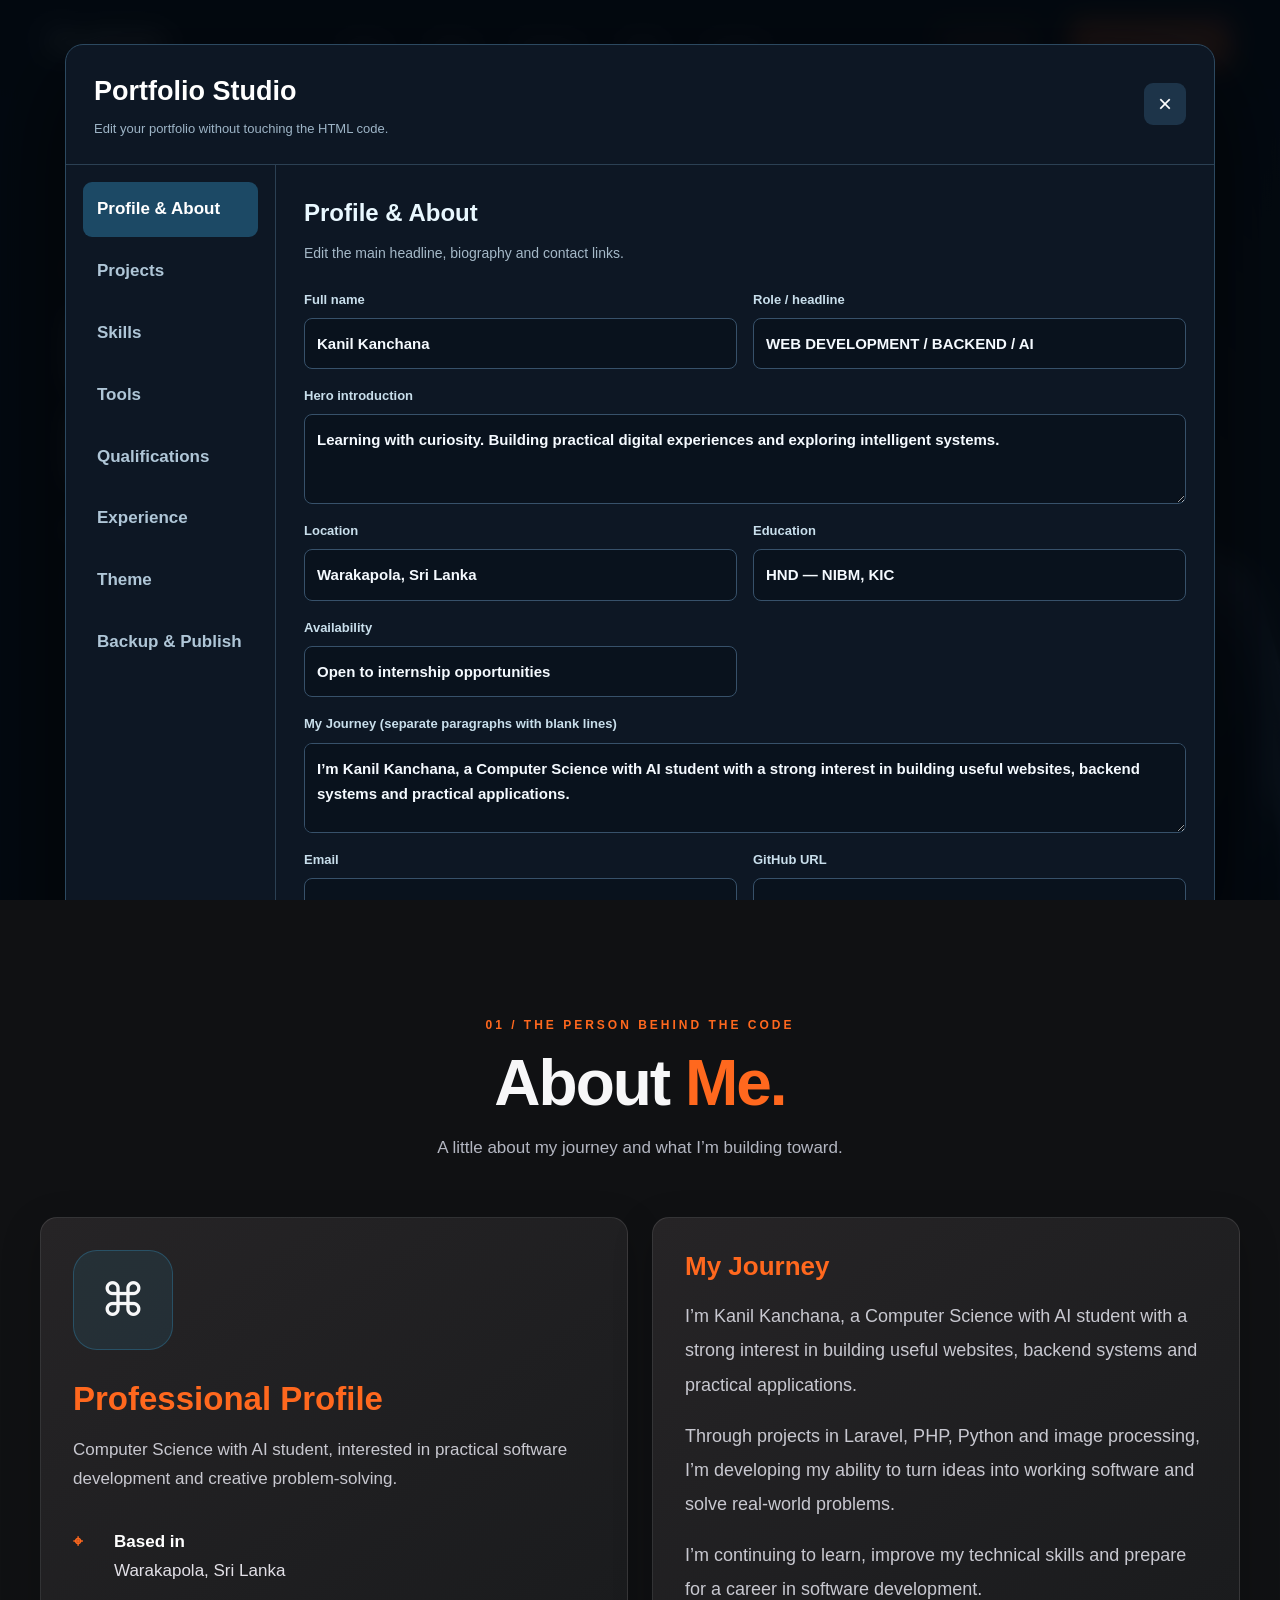
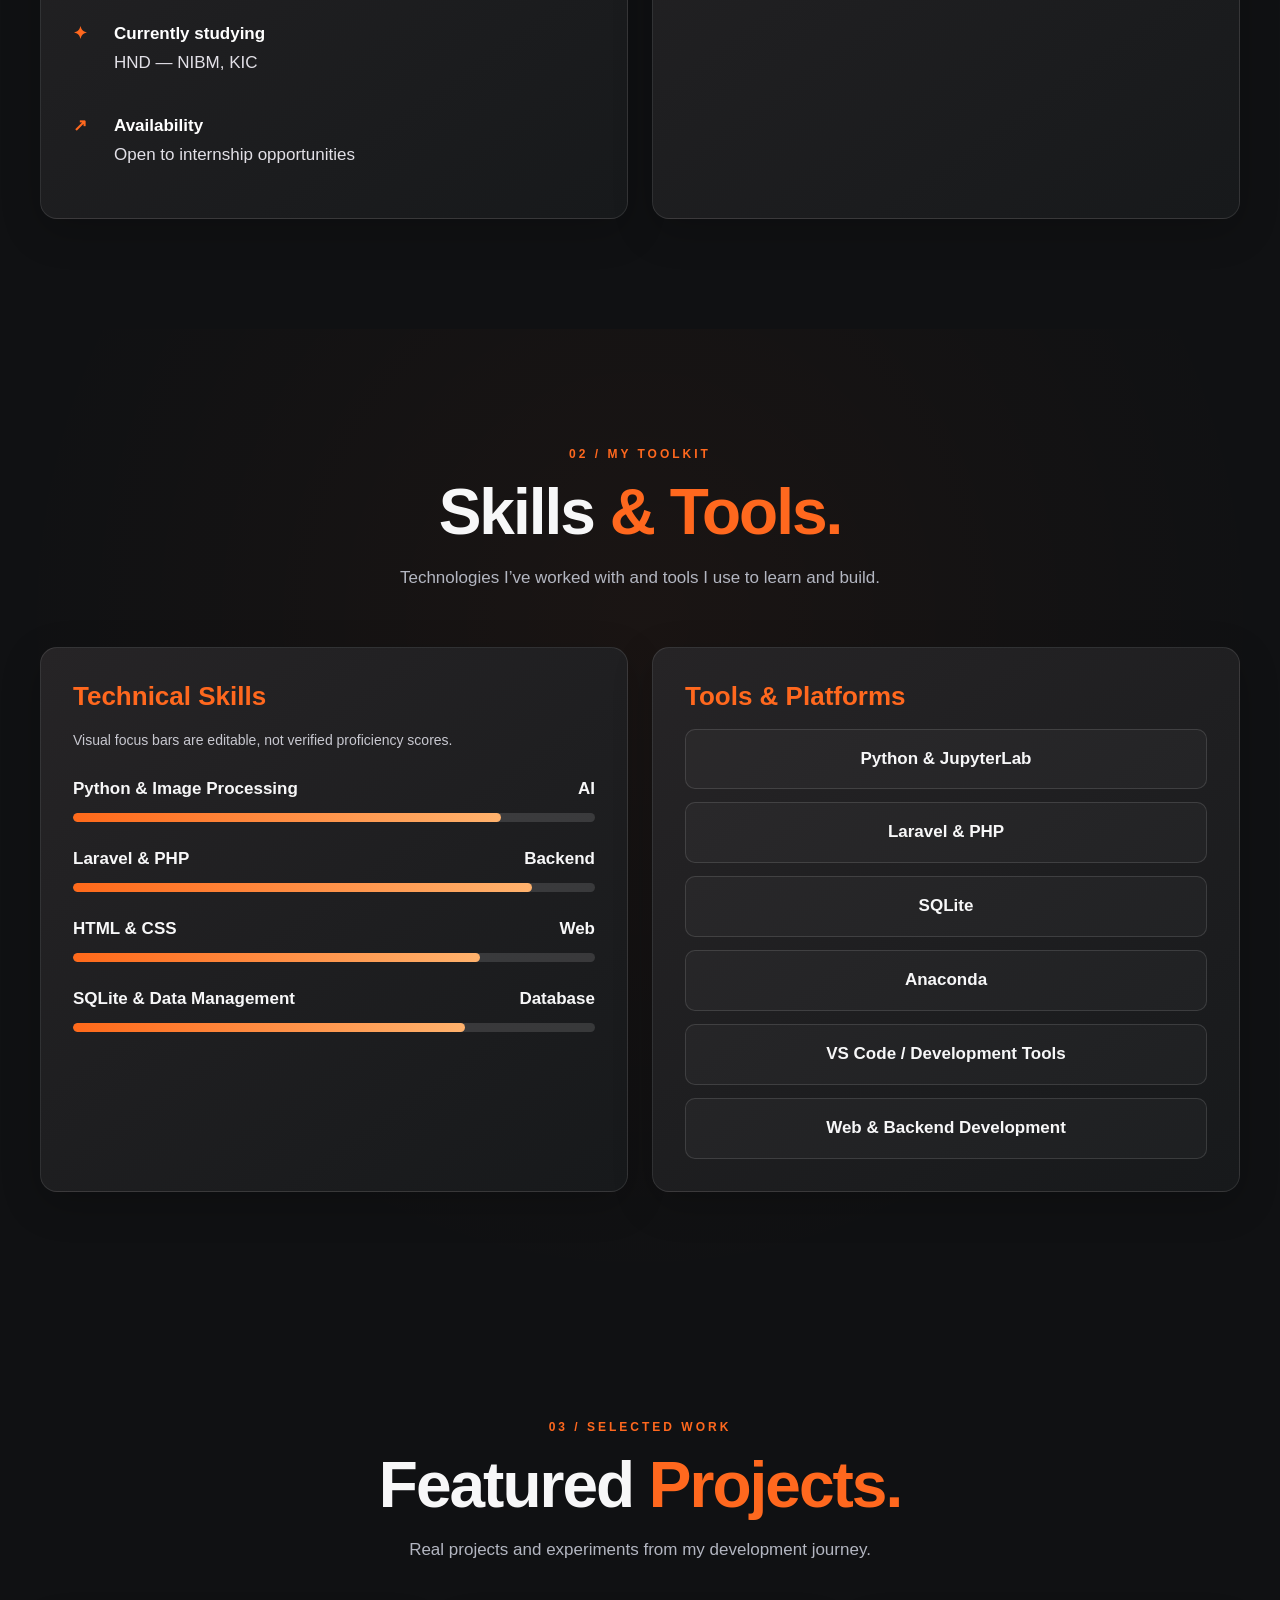
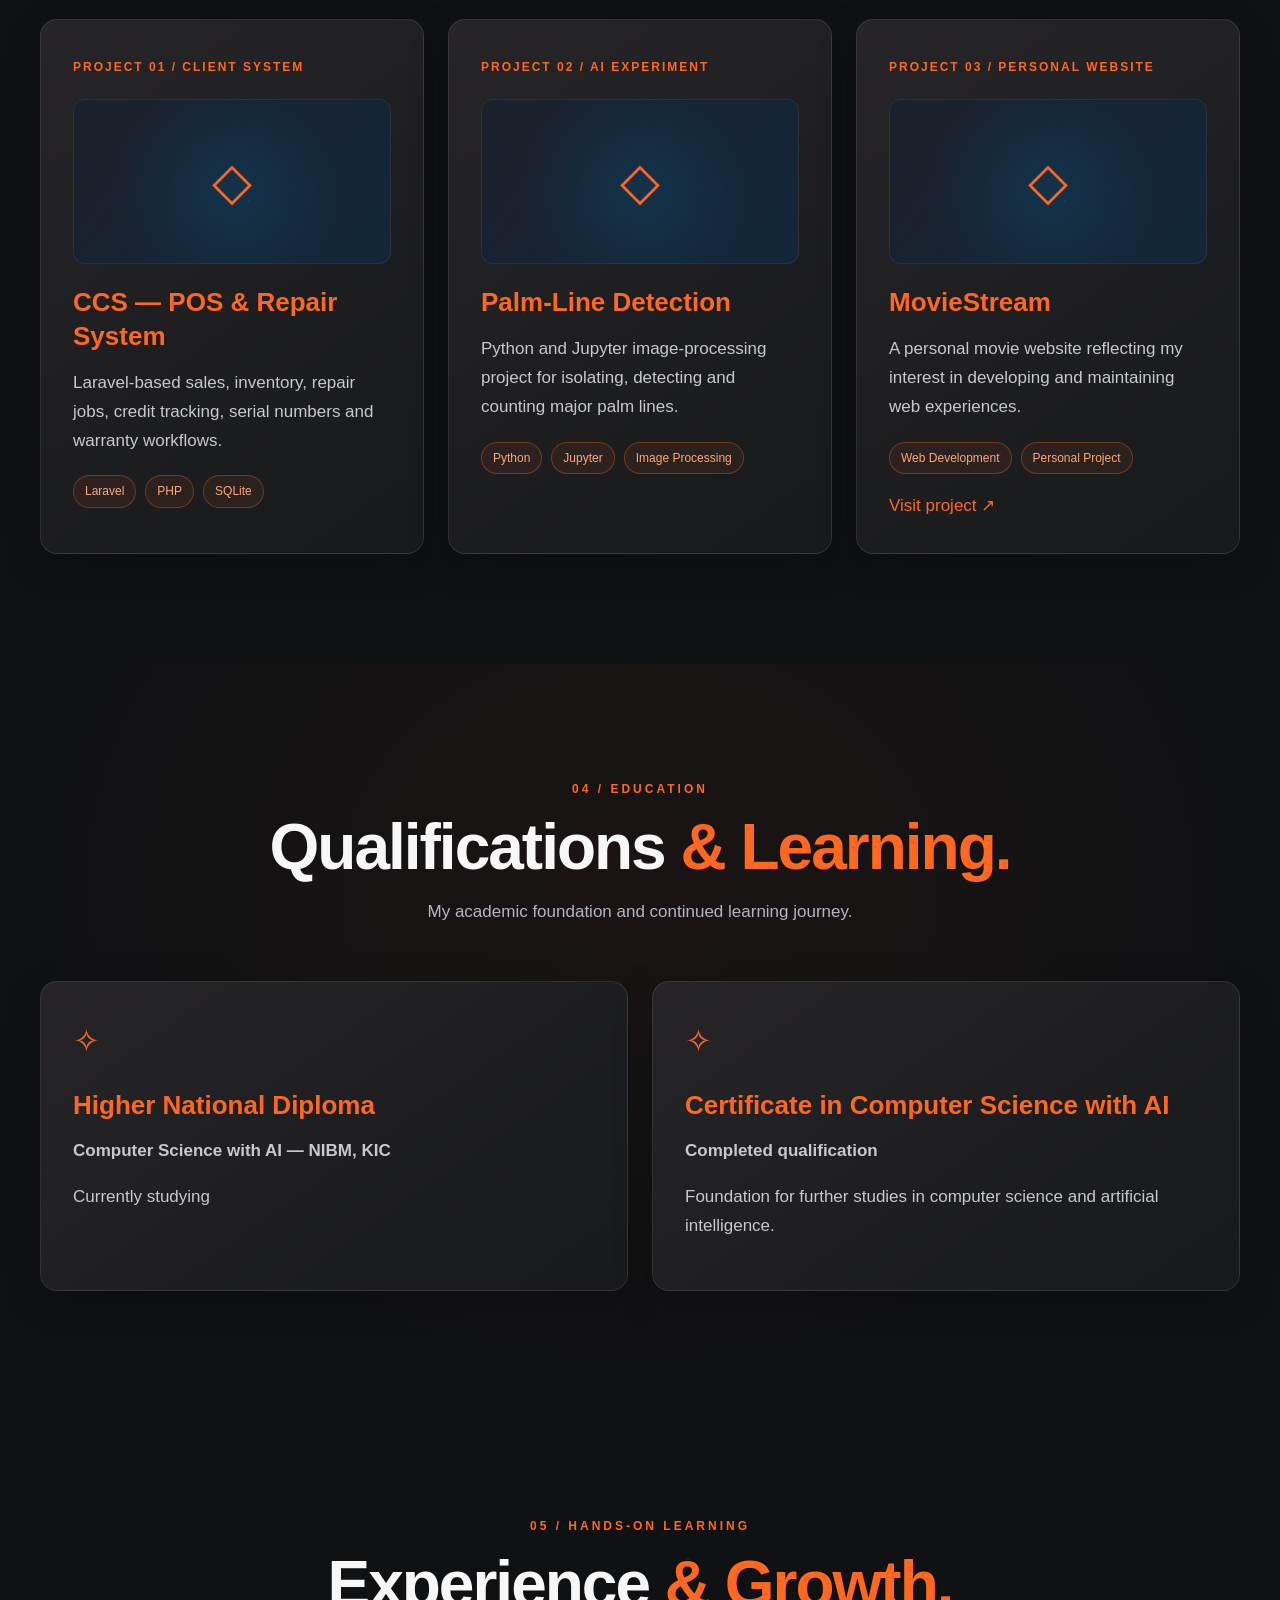
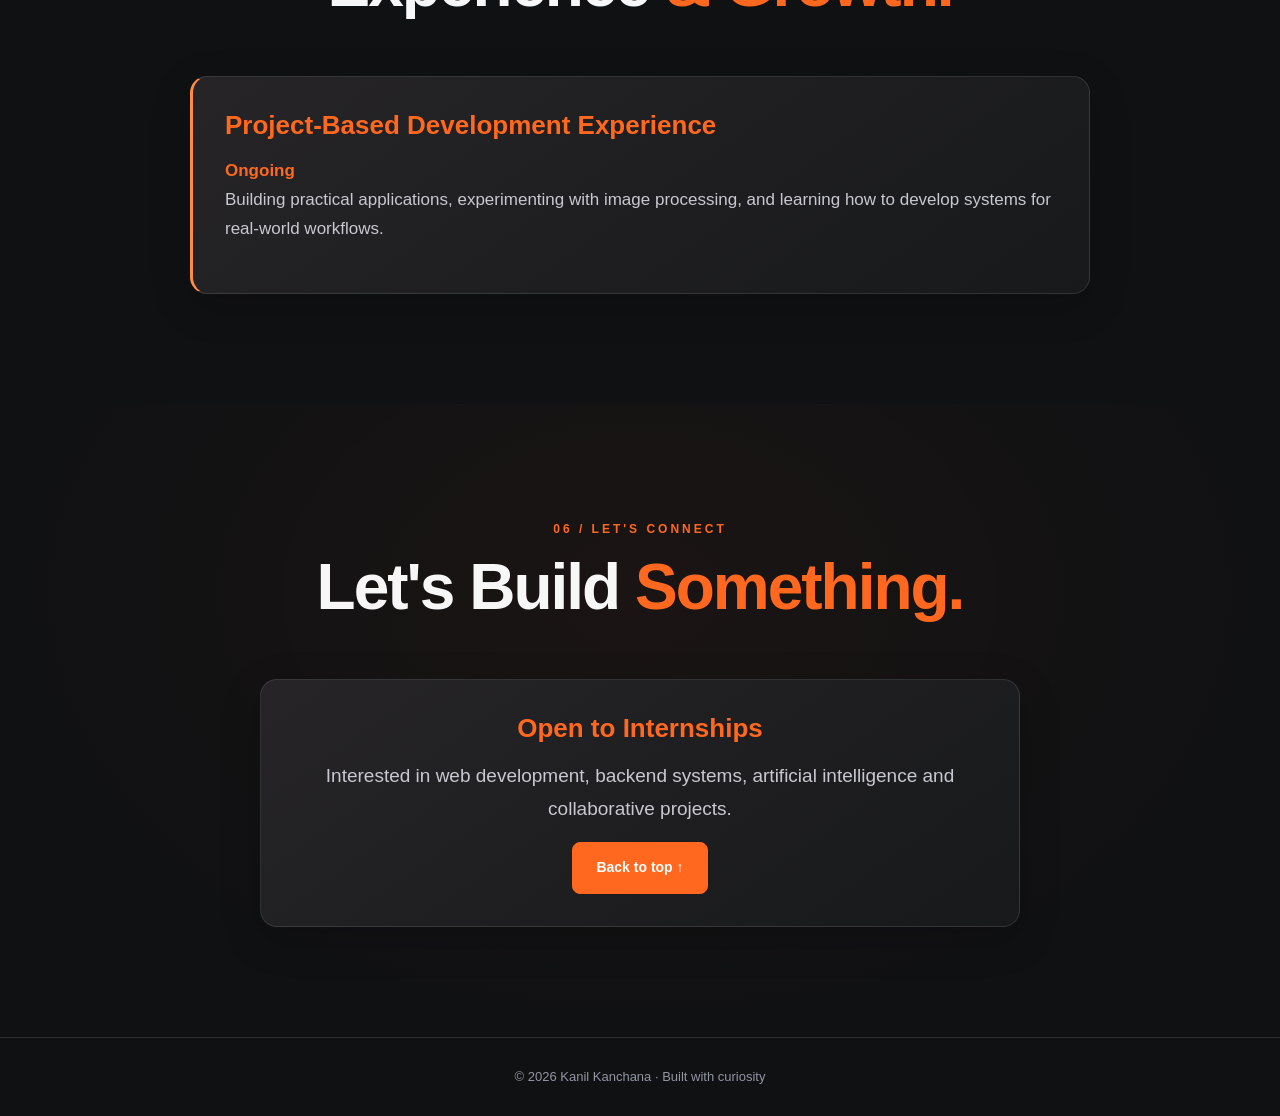
==== admin/index.html @ 3ef683ea "Initial portfolio website" ====
<!DOCTYPE html>

<html lang="en"><head><base href="../"/><meta charset="utf-8"/><meta content="width=device-width,initial-scale=1" name="viewport"/>
<title>Kanil Kanchana | Developer &amp; AI Student</title>
<meta content="Kanil Kanchana — software development, backend systems and AI portfolio." name="description"/>
<style>
:root{--bg:#080b10;--panel:#17191e;--line:#ffffff20;--text:#f3f8ff;--muted:#b3b6c1;--accent:#38bdf8;--coral:#2563eb;--cyan:#67d8ed}
*{box-sizing:border-box}html{scroll-behavior:smooth}body{margin:0;background:var(--bg);color:var(--text);font:17px/1.7 Inter,Segoe UI,Arial,sans-serif;overflow-x:hidden}
a{color:inherit;text-decoration:none}button{font:inherit}::selection{background:#0ea5e9;color:#141014}
.container{width:min(1200px,calc(100% - 44px));margin:auto}
nav{position:fixed;z-index:10;top:0;left:0;right:0;background:#0b0d12c9;backdrop-filter:blur(20px);border-bottom:1px solid var(--line)}
.nav-inner{display:flex;align-items:center;justify-content:space-between;gap:20px;min-height:76px}.logo{font-weight:900;font-size:27px;letter-spacing:-2px}.logo span{color:var(--accent)}.links{display:flex;gap:28px;font-size:14px;font-weight:650}.links a:hover{color:var(--accent)}
.btn{display:inline-flex;align-items:center;justify-content:center;gap:10px;padding:13px 23px;border:1px solid #38bdf860;border-radius:8px;background:linear-gradient(120deg,#38bdf8,#2563eb);color:#071522;font-weight:800;font-size:14px;transition:transform .2s,box-shadow .2s}.btn:hover{transform:translateY(-3px);box-shadow:0 12px 34px #0284c74b}.btn.secondary{color:white;background:#ffffff10}
.hero{position:relative;min-height:100svh;display:flex;align-items:center;justify-content:center;isolation:isolate;overflow:hidden;padding:130px 20px 90px;text-align:center}
.hero video{position:absolute;inset:0;width:100%;height:100%;object-fit:cover;z-index:-3}.hero:before{content:"";position:absolute;inset:0;background:linear-gradient(90deg,#070910bd,#07091055,#070910c0),linear-gradient(0deg,#080b10 0%,transparent 48%);z-index:-2}
.hero:after{content:"";position:absolute;inset:0;z-index:-1;background:radial-gradient(ellipse at 50% 52%,#0ea5e91e,transparent 58%)}
.kicker,.eyebrow{color:var(--accent);text-transform:uppercase;font-size:12px;font-weight:800;letter-spacing:3px}.hero h1{font-size:clamp(72px,12vw,170px);line-height:.87;letter-spacing:-.09em;margin:24px 0}.hero h1 em{font-style:normal;background:linear-gradient(120deg,#7dd3fc,#2563eb);background-clip:text;color:transparent}.hero .subtitle{font-size:clamp(17px,2vw,23px);letter-spacing:3px;font-weight:650}.hero p.lead{color:#c9c6ce;max-width:640px;margin:20px auto 30px;font-size:18px}.actions{display:flex;gap:14px;justify-content:center;flex-wrap:wrap}
.video-note{position:absolute;bottom:22px;left:50%;transform:translateX(-50%);font-size:11px;letter-spacing:2px;color:#b9b5c0}
.section{padding:110px 0;position:relative}.section:nth-of-type(even){background:radial-gradient(ellipse at 50% 40%,#123f6d1c,transparent 75%)}
.heading{text-align:center;margin-bottom:54px}.heading h2{font-size:clamp(40px,5vw,66px);line-height:1.15;margin:8px 0 14px;letter-spacing:-2px}.heading h2 em{font-style:normal;color:var(--accent)}.heading p{color:var(--muted);max-width:650px;margin:0 auto}
.grid{display:grid;gap:24px}.two{grid-template-columns:repeat(2,minmax(0,1fr))}.three{grid-template-columns:repeat(3,minmax(0,1fr))}
.card{border:1px solid var(--line);border-radius:17px;background:linear-gradient(155deg,#1b2530f2,#15191de8);padding:32px;box-shadow:0 12px 40px #0003;transition:transform .25s,border-color .25s}.card:hover{transform:translateY(-5px);border-color:#38bdf870}.card h3{font-size:26px;line-height:1.3;margin:0 0 15px;color:#7dd3fc}.card p{color:#c8c8d0;margin:0 0 17px}.small{font-size:14px;color:#a9a8b3}
.profile-card{display:flex;flex-direction:column;justify-content:center;align-items:flex-start;min-height:380px}.profile-icon{width:100px;height:100px;display:grid;place-items:center;background:#38bdf815;border:1px solid #38bdf83d;border-radius:24px;font-size:46px;margin-bottom:28px}.profile-card h3{font-size:33px}.fact{display:flex;align-items:flex-start;gap:14px;margin:17px 0;color:#e2e0e7}.fact b{color:var(--accent);min-width:27px}.fact strong{color:#fff}.about-copy p{font-size:18px;line-height:1.9}
.skill{margin:23px 0}.skill-top{display:flex;justify-content:space-between;gap:10px;margin-bottom:9px;font-weight:700}.track{height:9px;border-radius:20px;background:#ffffff21;overflow:hidden}.fill{height:100%;border-radius:20px;background:linear-gradient(90deg,#38bdf8,#2563eb)}.tools{display:grid;gap:13px}.tool{padding:15px;border-radius:10px;background:#ffffff07;border:1px solid var(--line);text-align:center;font-weight:700}
.project-card .number{font-size:12px;letter-spacing:2px;color:var(--accent);font-weight:800}.project-art{height:165px;border-radius:12px;margin:18px 0 22px;background:radial-gradient(circle at 50% 55%,#0284c72a,transparent 65%),linear-gradient(130deg,#1b202b,#12263a);display:grid;place-items:center;font-size:52px;color:var(--accent);border:1px solid #ffffff10}.tags{display:flex;gap:9px;flex-wrap:wrap;margin-top:20px}.tags span{font-size:12px;border:1px solid #38bdf84d;background:#38bdf80c;color:#93c5fd;padding:5px 11px;border-radius:30px}
.cert-icon{font-size:32px;color:var(--accent);margin-bottom:20px}.cert-card h3{font-size:20px;color:white}.issuer{color:var(--accent);font-weight:700}.cert-card{min-height:245px}
.timeline{max-width:900px;margin:auto}.timeline .card{border-left:3px solid var(--cyan)}.date{color:var(--cyan);font-weight:750}.contact{text-align:center}.contact .card{max-width:760px;margin:auto}.contact p{font-size:19px}.footer{border-top:1px solid var(--line);padding:28px 0;text-align:center;color:#9296a3;font-size:13px}
@media(max-width:850px){.two,.three{grid-template-columns:1fr}.links{gap:12px;flex-wrap:wrap;justify-content:flex-end}.nav-inner{min-height:68px}.section{padding:78px 0}.profile-card{min-height:auto}.hero h1{font-size:clamp(60px,13vw,110px)}}
@media(max-width:560px){.container{width:min(100% - 28px,1200px)}.links{font-size:11px;gap:9px}.logo{font-size:22px}.hero{padding-top:110px}.hero h1{font-size:clamp(53px,14vw,82px)}.card{padding:23px}.heading h2{font-size:39px}.hero .subtitle{letter-spacing:1px}}
@media(prefers-reduced-motion:reduce){*,*:before,*:after{scroll-behavior:auto!important;transition:none!important}}

/* Cinematic split hero — full face remains visible */
.hero{justify-content:initial;text-align:left;padding:115px max(24px,6vw) 65px;min-height:100svh;background:radial-gradient(circle at 77% 36%,#263847 0%,#18191d 45%,#0b0c0f 100%)}
.hero:before{background:linear-gradient(90deg,#101115 0%,#101115d9 38%,#10111500 76%),linear-gradient(0deg,#0a0c10 0%,transparent 24%)}
.hero:after{background:none}
.hero-layout{position:relative;width:min(1450px,100%);margin:auto;display:grid;grid-template-columns:48% 52%;align-items:center;min-height:calc(100svh - 180px)}
.hero-copy{position:relative;z-index:2}.hero .kicker{color:#38bdf8;letter-spacing:1.6px;font-size:15px}
.hero h1{font-size:clamp(70px,8.7vw,140px);letter-spacing:-.075em;line-height:.96;margin:22px 0 23px}.hero h1 em{background:none;color:#fff}.hero .subtitle{font-size:clamp(14px,1.35vw,19px);letter-spacing:.4px;color:#eee}.hero p.lead{margin:20px 0 28px;max-width:560px;color:#bfc1c7}.hero .actions{justify-content:flex-start}
.hero-portrait{position:absolute;right:-3vw;top:0;bottom:0;width:59%;display:flex;align-items:flex-end;justify-content:center;pointer-events:none;overflow:visible}
.hero-portrait img{display:block;width:100%;height:100%;object-fit:contain;object-position:center bottom;filter:drop-shadow(0 15px 48px #0008)}
.hero-portrait .photo-placeholder{width:80%;height:75%;border:1px dashed #ffffff3d;border-radius:24px;display:flex;align-items:center;justify-content:center;text-align:center;color:#c6c5cc;padding:25px;background:#ffffff08;font-size:17px}
.hero .video-note{left:6vw;transform:none}
@media(max-width:850px){.hero{padding:100px 22px 45px}.hero-layout{display:flex;flex-direction:column;justify-content:flex-start;min-height:calc(100svh - 145px);gap:15px}.hero-copy{align-self:stretch;order:2}.hero-portrait{position:relative;right:auto;top:auto;bottom:auto;width:100%;height:min(48svh,450px);order:1;flex-shrink:0}.hero-portrait img{object-fit:contain;object-position:center center}.hero h1{font-size:clamp(55px,12vw,94px);margin:8px 0 14px}.hero p.lead{margin:12px 0 18px}.hero .video-note{display:none}}
@media(max-width:520px){.hero{padding:85px 20px 40px}.hero-portrait{height:39svh;min-height:240px}.hero h1{font-size:clamp(52px,13vw,75px)}.hero .kicker{font-size:12px}.hero .subtitle{font-size:12px}.hero p.lead{font-size:15px}}

.admin-open{border:1px solid #38bdf86b;background:#0b2439;color:#d9f4ff;padding:9px 13px;border-radius:9px;cursor:pointer;font-size:12px;font-weight:700}
.admin-open:hover{background:#153a56}
#admin-overlay[hidden]{display:none!important}#admin-overlay{position:fixed;inset:0;z-index:9999;background:#030911e8;backdrop-filter:blur(12px);overflow:auto;padding:24px}
.admin-shell{width:min(1150px,100%);margin:20px auto;background:#0d1724;border:1px solid #2c4960;border-radius:18px;box-shadow:0 30px 100px #000b;color:#edf7ff;overflow:hidden}
.admin-head{display:flex;justify-content:space-between;gap:14px;align-items:center;padding:24px 28px;border-bottom:1px solid #2b4053}.admin-head h2{font-size:27px;margin:0;color:#fff}.admin-head p{margin:3px 0 0;color:#9db4c6;font-size:13px}.admin-close{border:0;background:#1d3449;color:white;font-size:24px;width:42px;height:42px;border-radius:9px;cursor:pointer}
.admin-layout{display:grid;grid-template-columns:210px minmax(0,1fr);min-height:570px}.admin-tabs{padding:17px;border-right:1px solid #2b4053;display:flex;flex-direction:column;gap:7px}.admin-tabs button{border:0;text-align:left;border-radius:9px;padding:13px 14px;background:transparent;color:#afc6d7;cursor:pointer;font-weight:700}.admin-tabs button.active{background:#1c4965;color:#fff}
.admin-content{padding:28px;min-width:0}.admin-content h3{font-size:24px;margin:0 0 8px;color:#e9f8ff}.admin-help{color:#a5b9c8;font-size:14px;margin:0 0 23px}.admin-fields{display:grid;grid-template-columns:repeat(2,minmax(0,1fr));gap:16px}.admin-field{display:flex;flex-direction:column;gap:7px;color:#c8deeb;font-size:13px;font-weight:700}.admin-field.full{grid-column:1/-1}.admin-field input,.admin-field textarea,.admin-field select{background:#09121d;border:1px solid #37516a;color:#f5faff;border-radius:8px;padding:12px;font:inherit;font-size:15px;width:100%}.admin-field textarea{min-height:90px;resize:vertical}.admin-actions{display:flex;gap:10px;flex-wrap:wrap;margin-top:22px}.admin-btn{background:#0878b7;color:#fff;border:0;border-radius:8px;padding:11px 17px;cursor:pointer;font-weight:750}.admin-btn.alt{background:#20364a}.admin-btn.danger{background:#803143}.admin-item{border:1px solid #2c4960;border-radius:12px;padding:16px;margin:12px 0;background:#102030}.admin-item-head{display:flex;justify-content:space-between;gap:12px;align-items:center;margin-bottom:12px}.admin-item-head strong{color:#fff}.admin-item-head button{background:#6c2738;color:white;border:0;border-radius:6px;padding:7px 11px;cursor:pointer}.admin-note{font-size:13px;color:#b1c4d1;line-height:1.7;margin-top:20px}.admin-status{color:#7de5d5;font-size:14px;margin-top:14px;min-height:20px}
@media(max-width:750px){.admin-layout{grid-template-columns:1fr}.admin-tabs{border-right:0;border-bottom:1px solid #2b4053;flex-direction:row;overflow:auto}.admin-tabs button{white-space:nowrap}.admin-content{padding:18px}.admin-fields{grid-template-columns:1fr}.admin-field.full{grid-column:auto}.admin-head{padding:18px}.admin-open{font-size:11px;padding:7px}}
.project-art img{width:100%;height:100%;object-fit:cover;border-radius:12px}.hero-portrait img{object-fit:contain!important;object-position:center bottom!important}

/* VERSION 3 — reference-inspired cinematic portrait hero */
:root{--accent:#ff681e;--coral:#f85d14;--cyan:#ff8a45}
body{background:#101113;color:#f7f7f8}
nav{background:linear-gradient(180deg,#141414eb,#1414148c);border-bottom:0;backdrop-filter:blur(10px)}
.nav-inner{width:min(1490px,calc(100% - 100px));min-height:89px;gap:32px}
.logo{font-size:31px;letter-spacing:-1.3px;font-weight:900;color:white}
.logo span{color:var(--accent)}
.links{margin:auto;gap:45px;align-items:center;flex-wrap:nowrap}
.links a{font-size:15px;color:#f2f2f2;font-weight:700;position:relative;padding:31px 0 25px;white-space:nowrap}
.links a:first-child:after{content:"";height:3px;background:var(--accent);position:absolute;left:0;right:0;bottom:15px}
.links a:hover{color:var(--accent)}
.nav-cta{padding:12px 22px;font-size:15px;border-radius:9px;background:var(--accent);color:white;font-weight:800;white-space:nowrap;box-shadow:0 12px 35px #0003}
.nav-cta:hover{background:#f87832;transform:translateY(-2px)}
.hero{min-height:780px;min-height:100svh;background:radial-gradient(ellipse at 67% 75%,#343539 0%,#202022 36%,#161619 68%,#141416 100%);padding:95px 0 0;overflow:hidden;display:block;text-align:left}
.hero video{display:none}
.hero:before{background:linear-gradient(90deg,#151518b0 0%,#15151824 58%,#12121508 100%);z-index:-1}
.hero:after{display:none}
.hero-layout{width:min(1500px,calc(100% - 120px));min-height:calc(100svh - 95px);height:auto;display:grid;grid-template-columns:53% 47%;align-items:center;position:relative;margin:auto}
.hero-copy{position:relative;z-index:3;padding:0 0 45px 5px;max-width:800px}
.hero .kicker{font-size:15px;letter-spacing:.4px;color:var(--accent);font-weight:900;margin-bottom:22px}
.hero h1{font-size:clamp(76px,8vw,132px);line-height:.94;letter-spacing:-.045em;margin:22px 0 23px;font-weight:900;text-transform:none;overflow:visible}
.hero h1 em{color:#fff;background:none;font-style:normal}
.hero .subtitle{color:#f3f3f4;font-size:clamp(15px,1.2vw,20px);font-weight:900;letter-spacing:-.25px;max-width:690px;line-height:1.4}
.hero p.lead{font-size:17px;max-width:540px;color:#b4b7bd;margin:17px 0 23px;line-height:1.65}
.hero .actions{gap:14px;justify-content:flex-start;margin:22px 0}
.hero .btn{background:var(--accent);border-color:var(--accent);color:white}
.hero .btn.secondary{background:#ffffff0a;color:white;border-color:#ffffff3a}
.hero-socials{display:flex;gap:17px;align-items:center;margin-top:28px}
.hero-socials a{width:53px;height:53px;border-radius:50%;display:inline-flex;align-items:center;justify-content:center;background:#ffffff0b;border:1px solid #ffffff0a;color:white;transition:background .2s,transform .2s}
.hero-socials a:hover{background:var(--accent);transform:translateY(-3px)}
.hero-socials a svg{width:21px;height:21px;fill:currentColor}
.hero-socials a[hidden]{display:none}
.hero-portrait{position:absolute;z-index:2;right:-5.5%;top:0;bottom:0;width:64%;height:100%;display:flex;align-items:flex-end;justify-content:flex-end;pointer-events:none;overflow:visible}
.hero-portrait img,.hero-portrait img[style]{display:block;width:auto;max-width:none;height:min(90svh,950px);min-height:680px;object-fit:contain!important;object-position:center bottom!important;filter:drop-shadow(-26px 12px 38px #0004);transform:translateY(0)}
.hero .video-note{display:none}
.section:nth-of-type(even){background:radial-gradient(ellipse at 50% 30%,#ff681e0b,transparent 70%)}
.heading h2 em,.card h3,.issuer,.eyebrow,.project-card .number,.date{color:var(--accent)}
.card{background:linear-gradient(145deg,#262426,#17191b);border-color:#ffffff1a}
.card:hover{border-color:#ff681e75}
.btn{background:var(--accent);border-color:var(--accent);color:#fff}
.tags span{color:#ffa876;border-color:#ff681e58;background:#ff681e12}
.fill{background:linear-gradient(90deg,#ff691a,#ffb26d)}
.admin-open{background:#332217;color:#ffb784;border-color:#ff681e60}
@media(max-width:1100px){.nav-inner{width:calc(100% - 45px)}.links{gap:22px}.hero-layout{width:calc(100% - 75px)}.hero h1{font-size:clamp(68px,8.4vw,110px)}.hero-portrait{right:-6%;width:61%}.hero-portrait img{height:82svh;min-height:560px}}
@media(max-width:800px){.nav-inner{min-height:76px}.nav-cta{padding:9px 12px;font-size:12px}.links{gap:12px}.links a{font-size:12px}.hero{padding:88px 0 0;min-height:0}.hero-layout{width:calc(100% - 40px);display:flex;flex-direction:column;min-height:0;align-items:stretch}.hero-copy{order:1;padding:28px 0 0;z-index:3}.hero-portrait{order:2;position:relative;top:auto;right:auto;bottom:auto;width:100%;height:55svh;min-height:410px;max-height:600px;justify-content:center;align-items:flex-end;margin-top:-30px}.hero-portrait img,.hero-portrait img[style]{height:100%;min-height:0;max-width:100%;width:auto;transform:none}.hero h1{font-size:clamp(66px,10.5vw,100px)}.hero p.lead{margin:14px 0}.hero-socials{margin-top:19px}.hero .actions{margin:19px 0}}
@media(max-width:560px){.nav-inner{width:calc(100% - 28px);gap:10px;min-height:65px}.logo{font-size:22px}.links{gap:9px;overflow:auto}.links a{font-size:11px;padding:18px 0}.links a:first-child:after{bottom:5px}.links a:nth-child(4){display:none}.nav-cta{font-size:10px;padding:8px 9px}.hero{padding-top:69px}.hero-layout{width:calc(100% - 36px)}.hero-copy{padding-top:26px}.hero .kicker{font-size:12px}.hero h1{font-size:clamp(52px,13vw,75px);letter-spacing:-.055em}.hero .subtitle{font-size:13px}.hero p.lead{font-size:15px}.hero-socials a{width:45px;height:45px}.hero-portrait{height:47svh;min-height:300px;margin-top:-8px}}

#edit-open,#admin-overlay{display:revert!important}#admin-overlay[hidden]{display:none!important}
</style></head><body>
<nav><div class="container nav-inner"><a class="logo" href="#home">Portfolio<span>.</span></a><div class="links"><a href="#home">Home</a><a href="#about">About</a><a href="#projects">Projects</a><a href="#skills">Skills</a><a href="#contact">Contact</a></div><button class="admin-open" id="edit-open">⚙ Customize</button><a class="nav-cta" href="#contact">Let's Connect ↗</a></div></nav>
<header class="hero" id="home"><video aria-hidden="true" autoplay="" loop="" muted="" playsinline="" preload="metadata"><source src="assets/videos/portfolio-background.mp4" type="video/mp4"/></video><div class="hero-layout"><div class="hero-copy"><div class="kicker">HELLO, MY NAME IS</div><h1>Kanil<br/><em>Kanchana</em></h1><div class="subtitle">COMPUTER SCIENCE WITH AI STUDENT</div><p class="lead">Web development  /  Backend systems  /  Artificial intelligence</p><div aria-label="Social profiles" class="hero-socials">
<a aria-label="LinkedIn" data-social="linkedin" href="#contact"><svg viewbox="0 0 24 24"><path d="M20.45 2H3.55A1.55 1.55 0 0 0 2 3.55v16.9A1.55 1.55 0 0 0 3.55 22h16.9A1.55 1.55 0 0 0 22 20.45V3.55A1.55 1.55 0 0 0 20.45 2ZM8 19H5V9h3v10ZM6.5 7.7a1.7 1.7 0 1 1 0-3.4 1.7 1.7 0 0 1 0 3.4ZM19 19h-3v-5.1c0-1.3-.5-2.1-1.6-2.1-1.2 0-1.8.8-1.8 2.1V19h-3V9h3v1.4c.6-1 1.7-1.7 3-1.7 2.2 0 3.4 1.4 3.4 4.2V19Z"></path></svg></a>
<a aria-label="GitHub" data-social="github" href="#contact"><svg viewbox="0 0 24 24"><path d="M12 .8a11.2 11.2 0 0 0-3.54 21.83c.56.1.77-.24.77-.55v-2.12c-3.12.68-3.78-1.33-3.78-1.33-.5-1.27-1.23-1.61-1.23-1.61-1.02-.7.08-.68.08-.68 1.13.08 1.73 1.17 1.73 1.17 1.01 1.73 2.65 1.23 3.3.94.1-.73.4-1.23.71-1.51-2.49-.28-5.1-1.25-5.1-5.55 0-1.23.44-2.23 1.16-3.02-.11-.29-.5-1.43.11-2.98 0 0 .95-.3 3.08 1.15A10.7 10.7 0 0 1 12 5.21c.95 0 1.9.13 2.79.38 2.13-1.45 3.07-1.15 3.07-1.15.62 1.55.23 2.69.12 2.98.73.79 1.15 1.8 1.15 3.02 0 4.31-2.61 5.26-5.11 5.54.4.35.76 1.04.76 2.1v2.99c0 .31.2.66.78.55A11.2 11.2 0 0 0 12 .8Z"></path></svg></a>
<a aria-label="Facebook" data-social="facebook" href="#contact"><svg viewbox="0 0 24 24"><path d="M24 12a12 12 0 1 0-13.88 11.86v-8.39H7.08V12h3.04V9.35c0-3.01 1.8-4.68 4.54-4.68 1.31 0 2.68.23 2.68.23v2.95h-1.51c-1.49 0-1.95.93-1.95 1.88V12h3.32l-.53 3.47h-2.79v8.39A12 12 0 0 0 24 12Z"></path></svg></a>
<a aria-label="Website" data-social="website" href="#contact"><svg viewbox="0 0 24 24"><path d="M12 2a10 10 0 1 0 0 20 10 10 0 0 0 0-20ZM4.5 12c0-.8.13-1.55.37-2.25h3.7A17 17 0 0 0 8.4 12c0 .77.06 1.52.17 2.25h-3.7A7.5 7.5 0 0 1 4.5 12ZM12 4.5c.67.8 1.2 1.85 1.58 3H10.4c.38-1.15.93-2.2 1.6-3ZM9.92 10h4.16c.12.64.18 1.3.18 2s-.06 1.36-.18 2H9.92c-.12-.64-.18-1.3-.18-2s.06-1.36.18-2ZM12 19.5c-.67-.8-1.22-1.85-1.6-3h3.18c-.38 1.15-.91 2.2-1.58 3ZM16.57 14.25c.12-.73.18-1.48.18-2.25 0-.77-.06-1.52-.18-2.25h2.56a7.6 7.6 0 0 1 0 4.5h-2.56Z"></path></svg></a>
</div></div><div class="hero-portrait"><img alt="Kanil Kanchana portrait" onerror="this.style.display='none';this.nextElementSibling.style.display='flex'" src="assets/images/profile/kanil-profile.png"/><div class="photo-placeholder" style="display:none">Add your portrait as<br/>assets/images/profile/kanil-profile.png<br/><small>(transparent PNG recommended)</small></div></div></div><span class="video-note">SCROLL TO EXPLORE ↓</span></header>
<main>
<section class="section" id="about"><div class="container"><div class="heading"><span class="eyebrow">01 / The person behind the code</span><h2>About <em>Me.</em></h2><p>A little about my journey and what I’m building toward.</p></div><div class="grid two"><article class="card profile-card"><div class="profile-icon">⌘</div><h3>Professional Profile</h3><p>Computer Science with AI student, interested in practical software development and creative problem-solving.</p><div class="fact"><b>⌖</b><span><strong>Based in</strong><br/>Warakapola, Sri Lanka</span></div><div class="fact"><b>✦</b><span><strong>Currently studying</strong><br/>HND — NIBM, KIC</span></div><div class="fact"><b>↗</b><span><strong>Availability</strong><br/>Open to internship opportunities</span></div></article><article class="card about-copy"><h3>My Journey</h3><p>I’m Kanil Kanchana, a Computer Science with AI student with a strong interest in building useful websites, backend systems and practical applications.</p><p>Through projects in Laravel, PHP, Python and image processing, I’m developing my ability to turn ideas into working software and solve real-world problems.</p><p>I’m continuing to learn, improve my technical skills and prepare for a career in software development.</p></article></div></div></section>
<section class="section" id="skills"><div class="container"><div class="heading"><span class="eyebrow">02 / My toolkit</span><h2>Skills <em>&amp; Tools.</em></h2><p>Technologies I’ve worked with and tools I use to learn and build.</p></div><div class="grid two"><article class="card"><h3>Technical Skills</h3><p class="small">Focus areas shown without unverified proficiency percentages.</p><div class="skill"><div class="skill-top"><span>Python &amp; Image Processing</span><span>AI</span></div><div class="track"><div class="fill" style="width:82%"></div></div></div><div class="skill"><div class="skill-top"><span>Laravel &amp; PHP</span><span>Backend</span></div><div class="track"><div class="fill" style="width:88%"></div></div></div><div class="skill"><div class="skill-top"><span>HTML &amp; CSS</span><span>Web</span></div><div class="track"><div class="fill" style="width:78%"></div></div></div><div class="skill"><div class="skill-top"><span>SQLite &amp; Data Management</span><span>Database</span></div><div class="track"><div class="fill" style="width:75%"></div></div></div></article><article class="card"><h3>Tools &amp; Platforms</h3><div class="tools"><div class="tool">Python &amp; JupyterLab</div><div class="tool">Laravel &amp; PHP</div><div class="tool">SQLite</div><div class="tool">Anaconda</div><div class="tool">VS Code / Development Tools</div><div class="tool">Web &amp; Backend Development</div></div></article></div></div></section>
<section class="section" id="projects"><div class="container"><div class="heading"><span class="eyebrow">03 / Selected work</span><h2>Featured <em>Projects.</em></h2><p>Real projects and experiments from my development journey.</p></div><div class="grid three"><article class="card project-card"><span class="number">PROJECT 01 / CLIENT SYSTEM</span><div class="project-art">⌘</div><h3>CCS — POS &amp; Repair System</h3><p>Laravel-based sales, inventory, repair jobs, credit tracking, serial numbers and warranty workflows.</p><div class="tags"><span>Laravel</span><span>PHP</span><span>SQLite</span></div></article><article class="card project-card"><span class="number">PROJECT 02 / AI EXPERIMENT</span><div class="project-art">◈</div><h3>Palm-Line Detection</h3><p>Python and Jupyter image-processing project for isolating, detecting and counting major palm lines.</p><div class="tags"><span>Python</span><span>Jupyter</span><span>Image Processing</span></div></article><article class="card project-card"><span class="number">PROJECT 03 / PERSONAL WEBSITE</span><div class="project-art">▷</div><h3>MovieStream</h3><p>A personal movie website reflecting my interest in developing and maintaining web experiences.</p><div class="tags"><span>Web Development</span><span>Personal Project</span></div><p style="margin-top:22px"><a href="https://moviestream.my" rel="noopener" style="color:var(--accent)" target="_blank">Visit website ↗</a></p></article></div></div></section>
<section class="section" id="qualifications"><div class="container"><div class="heading"><span class="eyebrow">04 / Education</span><h2>Qualifications <em>&amp; Learning.</em></h2><p>My academic foundation and continued learning journey.</p></div><div class="grid two"><article class="card"><div class="cert-icon">♧</div><h3>Higher National Diploma</h3><p class="issuer">Computer Science with AI</p><p>NIBM, KIC</p><span class="small">Currently studying</span></article><article class="card"><div class="cert-icon">✧</div><h3>Certificate in Computer Science with AI</h3><p class="issuer">Completed qualification</p><p>Foundation for further studies in computer science and artificial intelligence.</p></article></div></div></section>
<section class="section" id="experience"><div class="container"><div class="heading"><span class="eyebrow">05 / Hands-on learning</span><h2>Experience <em>&amp; Growth.</em></h2></div><div class="timeline"><article class="card"><h3>Project-Based Development Experience</h3><div class="date">Ongoing</div><p>Building practical applications, experimenting with image processing, and learning how to develop systems for real-world workflows.</p><p class="small">Open to software development internship opportunities.</p></article></div></div></section>
<section class="section contact" id="contact"><div class="container"><div class="heading"><span class="eyebrow">06 / Let's connect</span><h2>Let's Build <em>Something.</em></h2></div><div class="card"><h3>Open to Internships</h3><p>Interested in web development, backend systems, artificial intelligence and collaborative projects.</p><p class="small">Add your email, LinkedIn or GitHub links here when ready.</p><div class="actions"><a class="btn" href="#home">Back to top ↑</a></div></div></div></section>
</main><footer class="footer"><div class="container">© <span id="year">2026</span> Kanil Kanchana · Built with curiosity</div></footer><script>document.getElementById('year').textContent=new Date().getFullYear();</script><div aria-label="Portfolio editor" aria-modal="true" hidden="" id="admin-overlay" role="dialog"><div class="admin-shell"><div class="admin-head"><div><h2>Portfolio Studio</h2><p>Edit your portfolio without touching the HTML code.</p></div><button aria-label="Close dashboard" class="admin-close" id="edit-close">×</button></div><div class="admin-layout"><div class="admin-tabs" id="admin-tabs"></div><div class="admin-content"><div id="admin-form"></div><div class="admin-status" id="admin-status" role="status"></div></div></div></div></div><script>(()=>{
'use strict';
const defaults={"profile": {"name": "Kanil Kanchana", "role": "WEB DEVELOPMENT / BACKEND / AI", "intro": "Learning with curiosity. Building practical digital experiences and exploring intelligent systems.", "location": "Warakapola, Sri Lanka", "education": "HND — NIBM, KIC", "availability": "Open to internship opportunities", "journey": "I’m Kanil Kanchana, a Computer Science with AI student with a strong interest in building useful websites, backend systems and practical applications.\n\nThrough projects in Laravel, PHP, Python and image processing, I’m developing my ability to turn ideas into working software and solve real-world problems.\n\nI’m continuing to learn, improve my technical skills and prepare for a career in software development.", "email": "", "github": "", "linkedin": "", "facebook": "", "instagram": "", "whatsapp": "", "phone": "", "website": "", "photo": "assets/images/profile/kanil-profile.png"}, "skills": [{"name": "Python & Image Processing", "category": "AI", "level": 82}, {"name": "Laravel & PHP", "category": "Backend", "level": 88}, {"name": "HTML & CSS", "category": "Web", "level": 78}, {"name": "SQLite & Data Management", "category": "Database", "level": 75}], "tools": ["Python & JupyterLab", "Laravel & PHP", "SQLite", "Anaconda", "VS Code / Development Tools", "Web & Backend Development"], "projects": [{"title": "CCS — POS & Repair System", "type": "Client system", "description": "Laravel-based sales, inventory, repair jobs, credit tracking, serial numbers and warranty workflows.", "tags": "Laravel, PHP, SQLite", "url": "", "image": "assets/images/projects/project-01.jpg"}, {"title": "Palm-Line Detection", "type": "AI experiment", "description": "Python and Jupyter image-processing project for isolating, detecting and counting major palm lines.", "tags": "Python, Jupyter, Image Processing", "url": "", "image": "assets/images/projects/project-02.jpg"}, {"title": "MovieStream", "type": "Personal website", "description": "A personal movie website reflecting my interest in developing and maintaining web experiences.", "tags": "Web Development, Personal Project", "url": "https://moviestream.my", "image": "assets/images/projects/project-03.jpg"}], "qualifications": [{"title": "Higher National Diploma", "issuer": "Computer Science with AI — NIBM, KIC", "details": "Currently studying"}, {"title": "Certificate in Computer Science with AI", "issuer": "Completed qualification", "details": "Foundation for further studies in computer science and artificial intelligence."}], "experience": [{"title": "Project-Based Development Experience", "date": "Ongoing", "description": "Building practical applications, experimenting with image processing, and learning how to develop systems for real-world workflows."}], "theme": {"accent": "#38bdf8", "background": "#080b10"}};
const KEY='kanil_portfolio_studio_v1';
const clone=o=>JSON.parse(JSON.stringify(o));
let data=clone(defaults),tab='profile';
try{let saved=JSON.parse(localStorage.getItem(KEY));if(saved&&typeof saved==='object')data={...data,...saved}}catch(e){}
const $=(s,root=document)=>root.querySelector(s), el=(tag,cls,text)=>{let n=document.createElement(tag);if(cls)n.className=cls;if(text!==undefined)n.textContent=text;return n};
function save(){try{localStorage.setItem(KEY,JSON.stringify(data));status('Saved in this browser. Export JSON to back up or move to another device.')}catch(e){status('Browser storage unavailable. Use Export JSON to keep your changes.')}}
function status(t){$('#admin-status').textContent=t}
function add(parent,tag,cls,text){let n=el(tag,cls,text);parent.append(n);return n}
function setText(selector,text){let n=$(selector);if(n)n.textContent=text||''}
window.portfolioLoad=(obj)=>{if(obj&&obj.profile){data={...clone(defaults),...obj};render()}};
function render(){
 const p=data.profile||defaults.profile;
 let hero=$('.hero h1');if(hero){let parts=(p.name||'Kanil Kanchana').trim().split(/\s+/);hero.replaceChildren(document.createTextNode(parts[0]||''),document.createElement('br'));let em=document.createElement('em');em.textContent=parts.slice(1).join(' ')||' ';hero.append(em)}
 let portrait=$('.hero-portrait img');if(portrait&&p.photo)portrait.src=p.photo;setText('.hero .subtitle',p.role);setText('.hero .lead',p.intro);
 setText('.profile-card h3','Professional Profile');let facts=$$('.profile-card .fact');if(facts[0])facts[0].querySelector('span').replaceChildren(...factNodes('Based in',p.location));if(facts[1])facts[1].querySelector('span').replaceChildren(...factNodes('Currently studying',p.education));if(facts[2])facts[2].querySelector('span').replaceChildren(...factNodes('Availability',p.availability));
 let paragraphs=$$('.about-copy p');if(paragraphs.length){let wrap=$('.about-copy');paragraphs.forEach(n=>n.remove());(p.journey||'').split(/\n\s*\n/).filter(Boolean).forEach(t=>add(wrap,'p','',t))}
 const skillCard=$('#skills .card');if(skillCard){skillCard.replaceChildren();add(skillCard,'h3','', 'Technical Skills');add(skillCard,'p','small','Visual focus bars are editable, not verified proficiency scores.');(data.skills||[]).forEach(s=>{let row=add(skillCard,'div','skill'),top=add(row,'div','skill-top');add(top,'span','',s.name);add(top,'span','',s.category);let track=add(row,'div','track'),fill=add(track,'div','fill');fill.style.width=Math.min(100,Math.max(0,Number(s.level)||0))+'%'})}
 const toolCard=$$('#skills .card')[1];if(toolCard){toolCard.replaceChildren();add(toolCard,'h3','','Tools & Platforms');let grid=add(toolCard,'div','tools');(data.tools||[]).forEach(t=>add(grid,'div','tool',t))}
 const projectGrid=$('#projects .grid');if(projectGrid){projectGrid.replaceChildren();(data.projects||[]).forEach((p,i)=>{let card=add(projectGrid,'article','card project-card');add(card,'span','number','PROJECT '+String(i+1).padStart(2,'0')+' / '+(p.type||'PROJECT').toUpperCase());let art=add(card,'div','project-art',['⌘','◈','▷','◇'][i%4]);if(p.image&&/^(assets\/images\/|https:\/\/)/.test(p.image)){art.textContent='';let img=add(art,'img');img.src=p.image;img.alt=p.title+' preview';img.loading='lazy';img.onerror=()=>{art.textContent='◇'}};add(card,'h3','',p.title);add(card,'p','',p.description);let tags=add(card,'div','tags');(p.tags||'').split(',').map(x=>x.trim()).filter(Boolean).forEach(x=>add(tags,'span','',x));if(safeUrl(p.url)){let link=add(card,'a','','Visit project ↗');link.href=p.url;link.target='_blank';link.rel='noopener noreferrer';link.style.color='var(--accent)';link.style.display='inline-block';link.style.marginTop='18px'}})}
 const qgrid=$('#qualifications .grid');if(qgrid){qgrid.replaceChildren();(data.qualifications||[]).forEach(q=>{let card=add(qgrid,'article','card');add(card,'div','cert-icon','✧');add(card,'h3','',q.title);add(card,'p','issuer',q.issuer);add(card,'p','',q.details)})}
 const timeline=$('#experience .timeline');if(timeline){timeline.replaceChildren();(data.experience||[]).forEach(e=>{let card=add(timeline,'article','card');add(card,'h3','',e.title);add(card,'div','date',e.date);add(card,'p','',e.description)})}
 const contact=$('#contact .card');if(contact){contact.replaceChildren();add(contact,'h3','','Open to Internships');add(contact,'p','','Interested in web development, backend systems, artificial intelligence and collaborative projects.');let actions=add(contact,'div','actions');[['Email',p.email&&'mailto:'+p.email],['GitHub',p.github],['LinkedIn',p.linkedin],['Facebook',p.facebook],['Instagram',p.instagram],['WhatsApp',p.whatsapp],['Website',p.website],['Phone',p.phone&&'tel:'+p.phone]].forEach(([name,url])=>{if(safeUrl(url)){let a=add(actions,'a','btn secondary',name+' ↗');a.href=url;a.target=name==='Email'?'_self':'_blank';a.rel='noopener noreferrer'}});let back=add(actions,'a','btn','Back to top ↑');back.href='#home'}
 document.documentElement.style.setProperty('--accent',data.theme?.accent||'#38bdf8');document.documentElement.style.setProperty('--bg',data.theme?.background||'#080b10');
 }
 function $$(s,root=document){return Array.from(root.querySelectorAll(s))}
 function factNodes(label,value){let strong=el('strong','',label),br=document.createElement('br');return [strong,br,document.createTextNode(value||'')]}
 function safeUrl(u){if(!u)return false;try{let v=new URL(u,location.href);return ['https:','http:','mailto:','tel:'].includes(v.protocol)}catch(e){return false}}
 const schemas={profile:[['name','Full name'],['role','Role / headline'],['intro','Hero introduction','textarea'],['location','Location'],['education','Education'],['availability','Availability'],['journey','My Journey (separate paragraphs with blank lines)','textarea'],['email','Email'],['github','GitHub URL'],['linkedin','LinkedIn URL'],['facebook','Facebook URL'],['instagram','Instagram URL'],['whatsapp','WhatsApp URL (https://wa.me/...)'],['phone','Phone number'],['website','Personal website URL'],['photo','Profile image path']],skills:[['name','Skill name'],['category','Category'],['level','Visual bar level (0–100)','number']],projects:[['title','Project title'],['type','Project type / status'],['description','Description','textarea'],['tags','Technologies (comma separated)'],['url','Project website URL'],['image','Project image path']],qualifications:[['title','Qualification'],['issuer','Institute / Issuer'],['details','Details','textarea']],experience:[['title','Role / Experience'],['date','Dates'],['description','Description','textarea']]};
 const tabs=[['profile','Profile & About'],['projects','Projects'],['skills','Skills'],['tools','Tools'],['qualifications','Qualifications'],['experience','Experience'],['theme','Theme'],['backup','Backup & Publish']];
 function field(parent,obj,key,label,type,change){let wrap=add(parent,'label','admin-field'+(type==='textarea'?' full':''));add(wrap,'span','',label);let input=document.createElement(type==='textarea'?'textarea':'input');if(type!=='textarea')input.type=type||'text';input.value=obj[key]??'';if(type==='number'){input.min=0;input.max=100}wrap.append(input);input.addEventListener('input',()=>{obj[key]=type==='number'?Math.max(0,Math.min(100,Number(input.value)||0)):input.value;change();});return input}
 function edit(){let tabsEl=$('#admin-tabs');tabsEl.replaceChildren();tabs.forEach(([id,name])=>{let b=add(tabsEl,'button',id===tab?'active':'',name);b.type='button';b.onclick=()=>{tab=id;edit()}});let form=$('#admin-form');form.replaceChildren();status('');
 if(tab==='profile'){add(form,'h3','','Profile & About');add(form,'p','admin-help','Edit the main headline, biography and contact links.');let fields=add(form,'div','admin-fields');schemas.profile.forEach(([k,l,t])=>field(fields,data.profile,k,l,t,()=>{render();save()}));return}
 if(tab==='theme'){add(form,'h3','','Color Theme');add(form,'p','admin-help','Choose a professional accent and background color.');let fields=add(form,'div','admin-fields');field(fields,data.theme,'accent','Accent color (hex)',undefined,()=>{render();save()});field(fields,data.theme,'background','Background color (hex)',undefined,()=>{render();save()});let presets=add(form,'div','admin-actions');[['Electric Blue','#38bdf8'],['Royal Blue','#2563eb'],['Cyan','#22d3ee'],['Orange','#fb923c'],['Emerald','#34d399']].forEach(([name,color])=>{let b=add(presets,'button','admin-btn alt',name);b.onclick=()=>{data.theme.accent=color;render();save();edit()}});return}
 if(tab==='backup'){add(form,'h3','','Backup & Publishing');add(form,'p','admin-help','Changes save locally. Download site-data.json and commit it to your GitHub repository to publish for all visitors.');let acts=add(form,'div','admin-actions');function btn(label,fn){let b=add(acts,'button','admin-btn',label);b.onclick=fn}
 btn('Download site-data.json for GitHub publishing',()=>download('site-data.json',JSON.stringify(data,null,2),'application/json'));
 btn('Export updated HTML',exportHTML);
 let label=add(form,'label','admin-field full','Import JSON backup');let inp=document.createElement('input');inp.type='file';inp.accept='.json,application/json';label.append(inp);inp.onchange=async()=>{let file=inp.files?.[0];if(!file)return;try{let value=JSON.parse(await file.text());if(!value||!Array.isArray(value.projects)||!value.profile)throw Error('Invalid backup');data={...clone(defaults),...value};render();save();edit();status('Backup imported successfully')}catch(e){status('Import failed: '+e.message)}};
 add(form,'p','admin-note','Important: This editor is not password protected. Hide or remove the Customize button from your public published site if you do not want visitors editing their own browser copy. For secure online editing shared across devices, you need a backend, authentication and a database.');return}
 if(tab==='tools'){add(form,'h3','','Tools & Platforms');add(form,'p','admin-help','Add or remove tools and platforms.');(data.tools||[]).forEach((item,i)=>{let wrap=add(form,'div','admin-item'),head=add(wrap,'div','admin-item-head');add(head,'strong','','Tool '+(i+1));let del=add(head,'button','','Remove');del.onclick=()=>{data.tools.splice(i,1);render();save();edit()};let f=add(wrap,'div','admin-fields');field(f,{name:item},'name','Tool name',undefined,()=>{let v=$('input',f).value;data.tools[i]=v;render();save()})});let actions=add(form,'div','admin-actions');let addbtn=add(actions,'button','admin-btn','+ Add Tool');addbtn.onclick=()=>{data.tools.push('New Tool');render();save();edit()};return}
 let names={projects:'Projects',skills:'Technical Skills',qualifications:'Qualifications & Certifications',experience:'Experience'};add(form,'h3','',names[tab]);add(form,'p','admin-help','Add, edit or remove items. Your changes appear immediately on the portfolio.');(data[tab]||[]).forEach((item,i)=>{let wrap=add(form,'div','admin-item'),head=add(wrap,'div','admin-item-head');add(head,'strong','',item.title||item.name||'Item '+(i+1));let del=add(head,'button','','Remove');del.onclick=()=>{if(confirm('Remove this item?')){data[tab].splice(i,1);render();save();edit()}};let fields=add(wrap,'div','admin-fields');schemas[tab].forEach(([key,label,type])=>field(fields,item,key,label,type,()=>{render();save()}))});let actions=add(form,'div','admin-actions');let addbtn=add(actions,'button','admin-btn','+ Add '+tab.slice(0,-1));addbtn.onclick=()=>{let obj={};schemas[tab].forEach(([k,,t])=>obj[k]=t==='number'?50:'');data[tab].push(obj);render();save();edit();form.lastElementChild?.scrollIntoView({block:'nearest'})};
 }
 function download(name,content,type){let blob=new Blob([content],{type}),url=URL.createObjectURL(blob),a=document.createElement('a');a.href=url;a.download=name;a.click();setTimeout(()=>URL.revokeObjectURL(url),1000)}
 function exportHTML(){let copy=document.documentElement.cloneNode(true);copy.querySelector('#admin-overlay')?.remove();copy.querySelector('#edit-open')?.remove();copy.querySelectorAll('script').forEach(s=>s.remove());let html='<!doctype html>\n'+copy.outerHTML;download('index.html',html,'text/html;charset=utf-8');status('Published HTML downloaded. Upload it alongside your portrait and video files.')}
 $('#edit-open').onclick=()=>{$('#admin-overlay').hidden=false;document.body.style.overflow='hidden';edit()};$('#edit-close').onclick=()=>{$('#admin-overlay').hidden=true;document.body.style.overflow=''};document.addEventListener('keydown',e=>{if(e.key==='Escape'&&!$('#admin-overlay').hidden)$('#edit-close').click()});render();
})();</script><script>window.addEventListener('load',()=>document.getElementById('edit-open')?.click())</script><script>if(!localStorage.getItem('kanil_portfolio_studio_v1'))fetch('site-data.json').then(r=>r.json()).then(d=>window.portfolioLoad?.(d)).catch(()=>{});</script><script>(function(){function updateLinks(d){var p=d&&d.profile||{};document.querySelectorAll('.hero-socials a[data-social]').forEach(function(a){var u=p[a.dataset.social];if(typeof u==='string' && u.startsWith("https://")){a.href=u;a.target='_blank';a.rel='noopener noreferrer'}else{a.href='#contact';a.removeAttribute('target')}})}fetch('site-data.json',{cache:'no-store'}).then(r=>r.ok?r.json():null).then(d=>{if(d)updateLinks(d)}).catch(()=>{});})();</script></body></html>
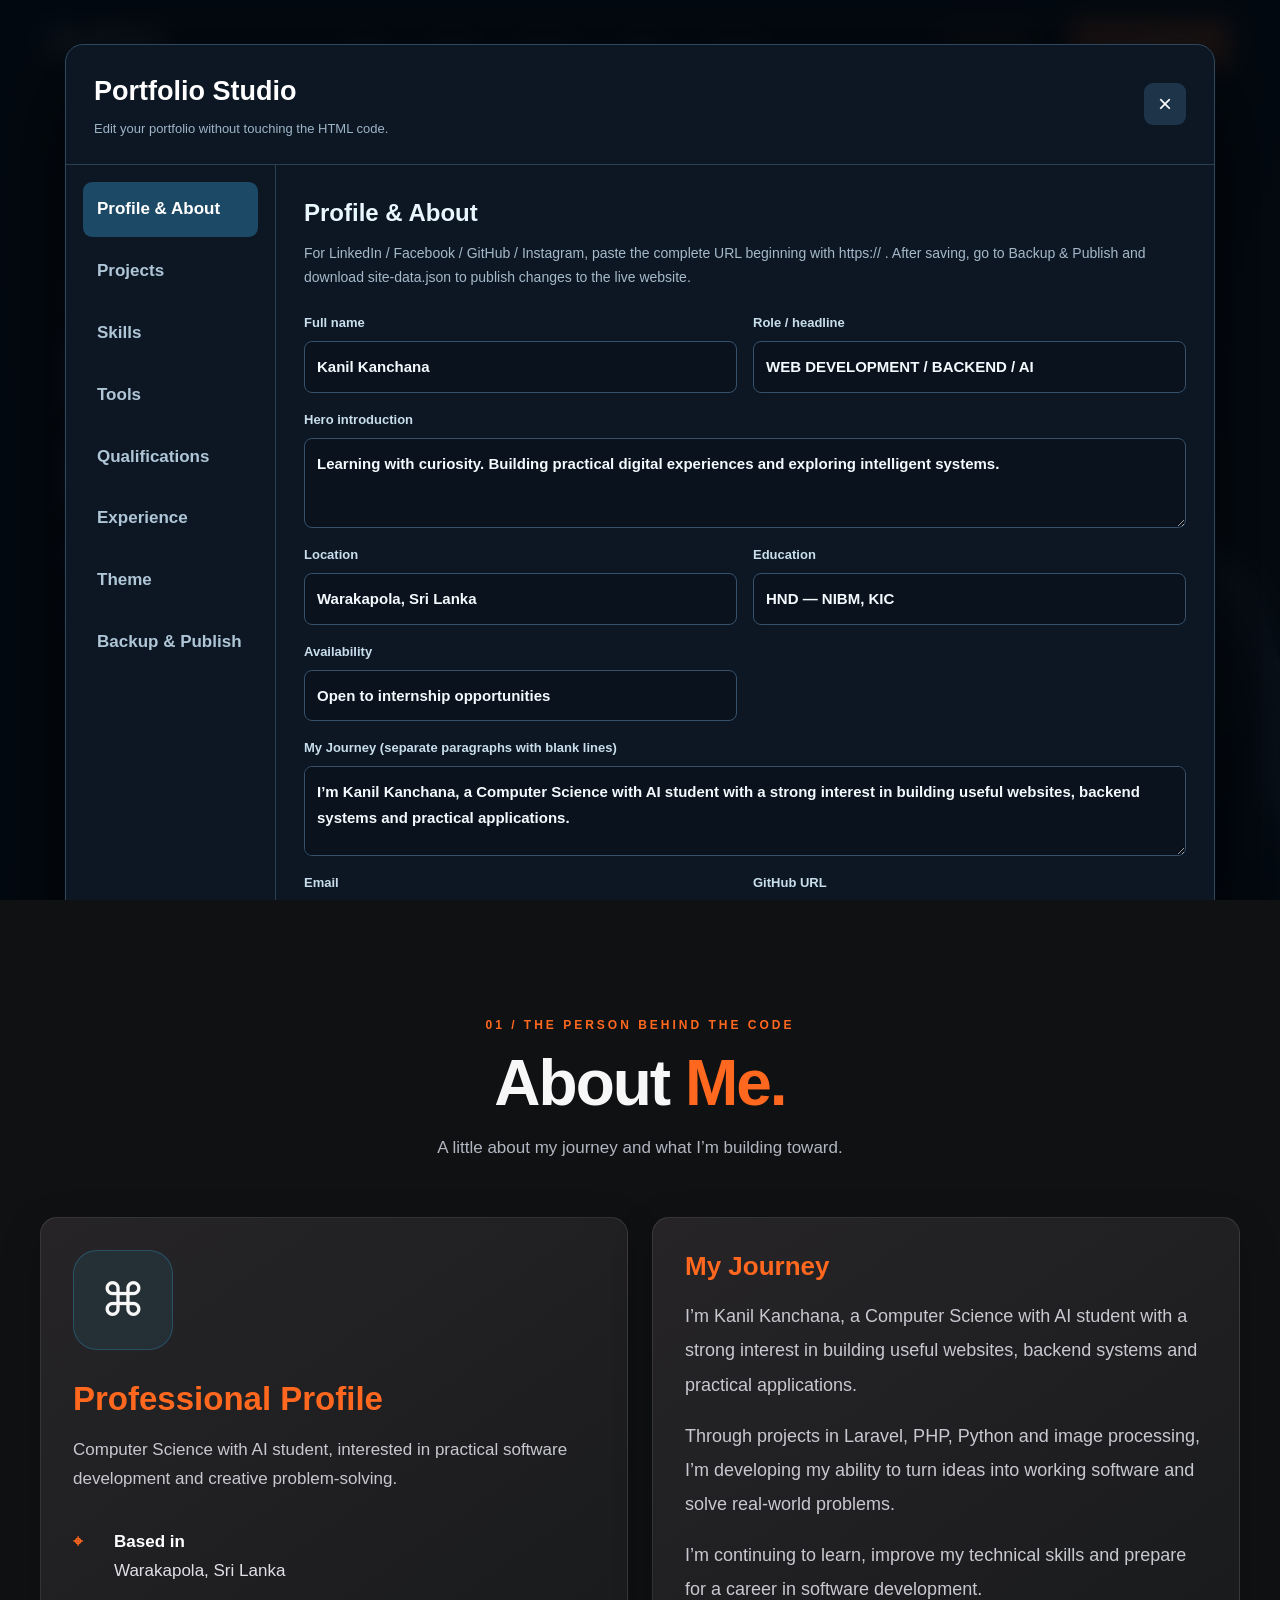
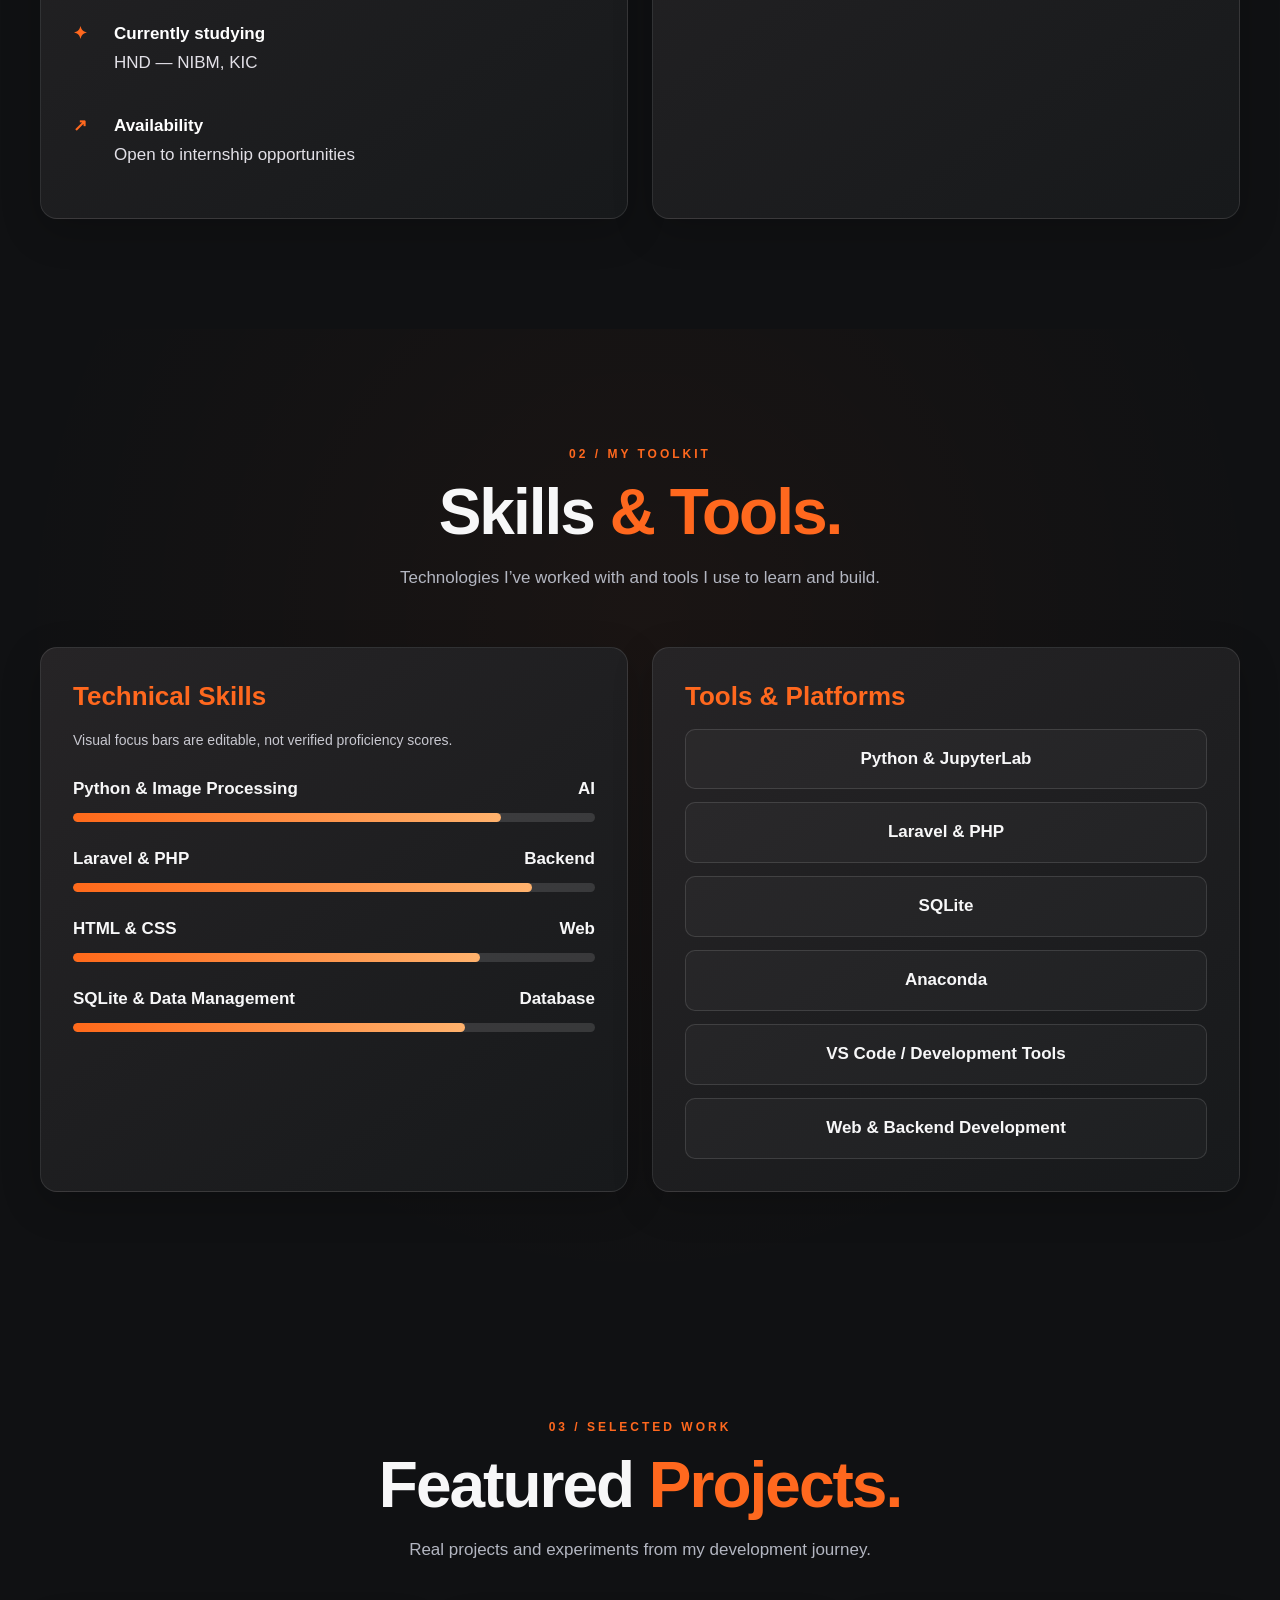
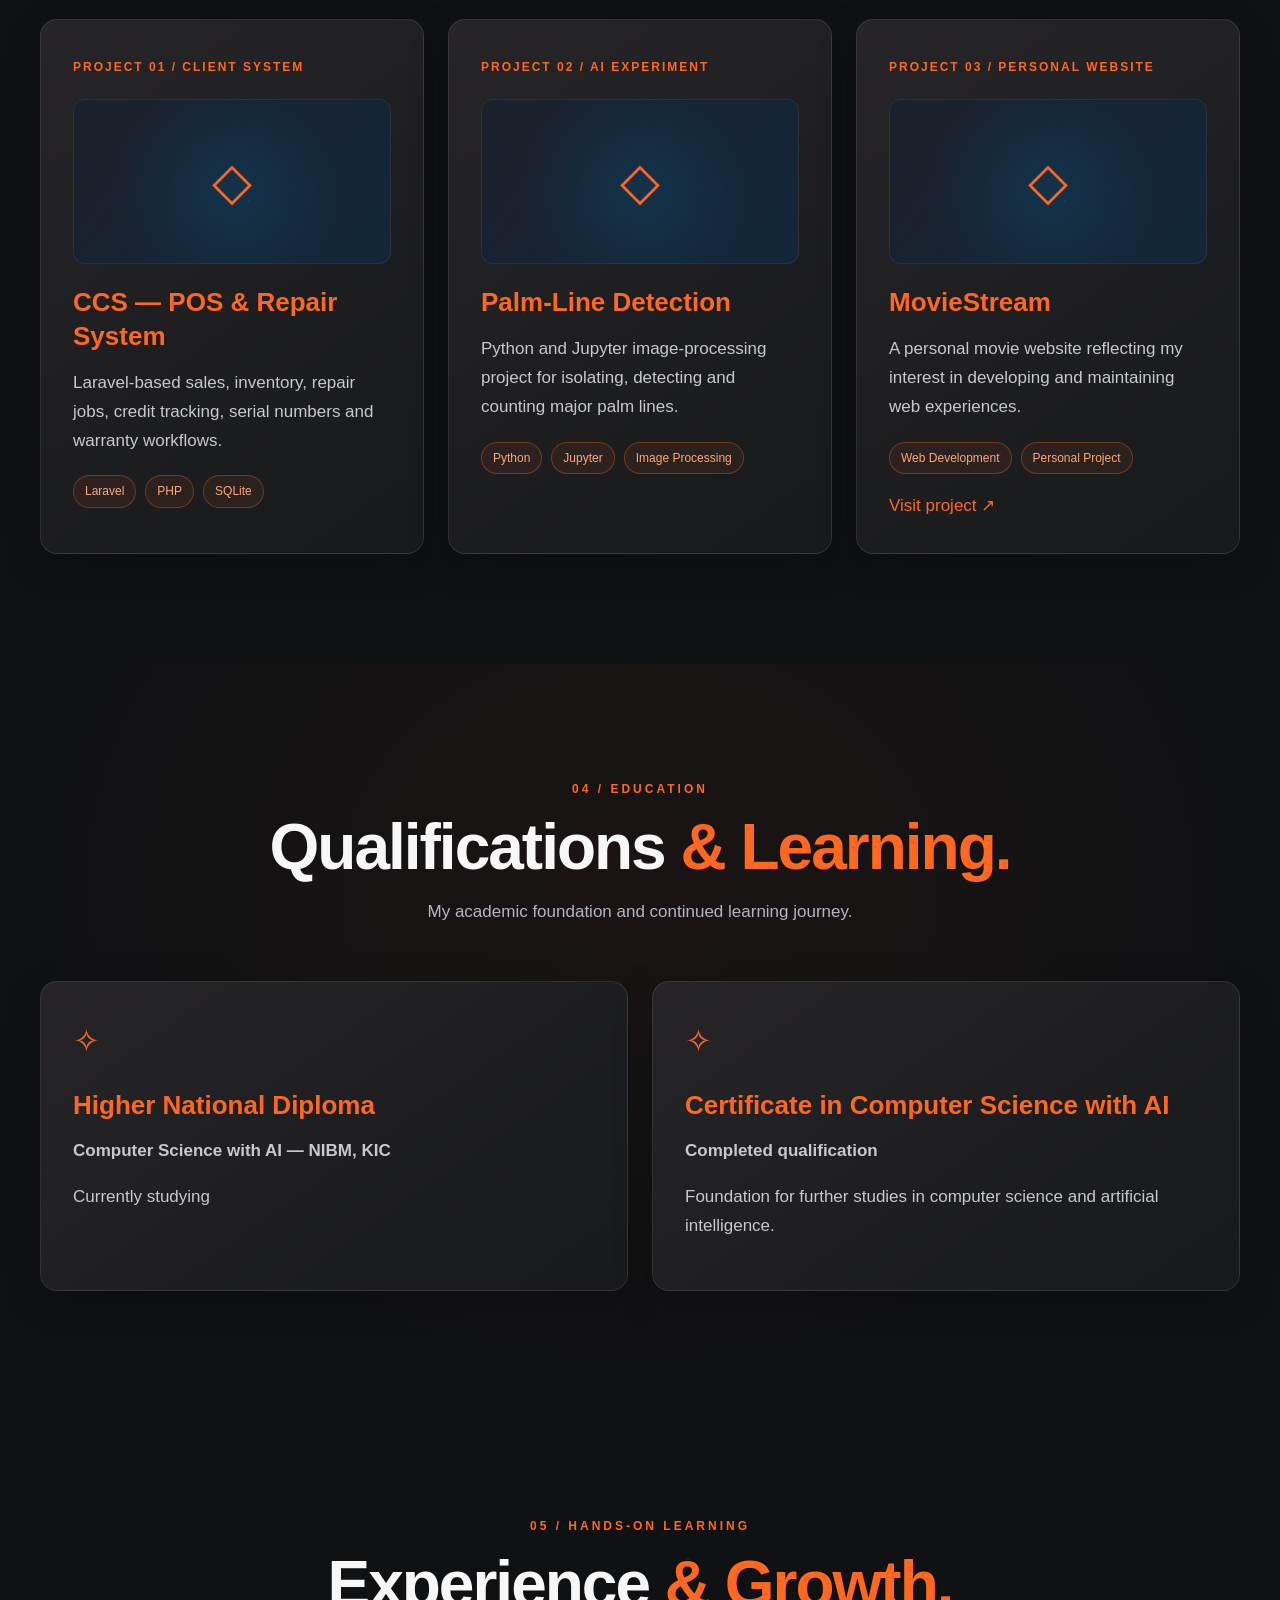
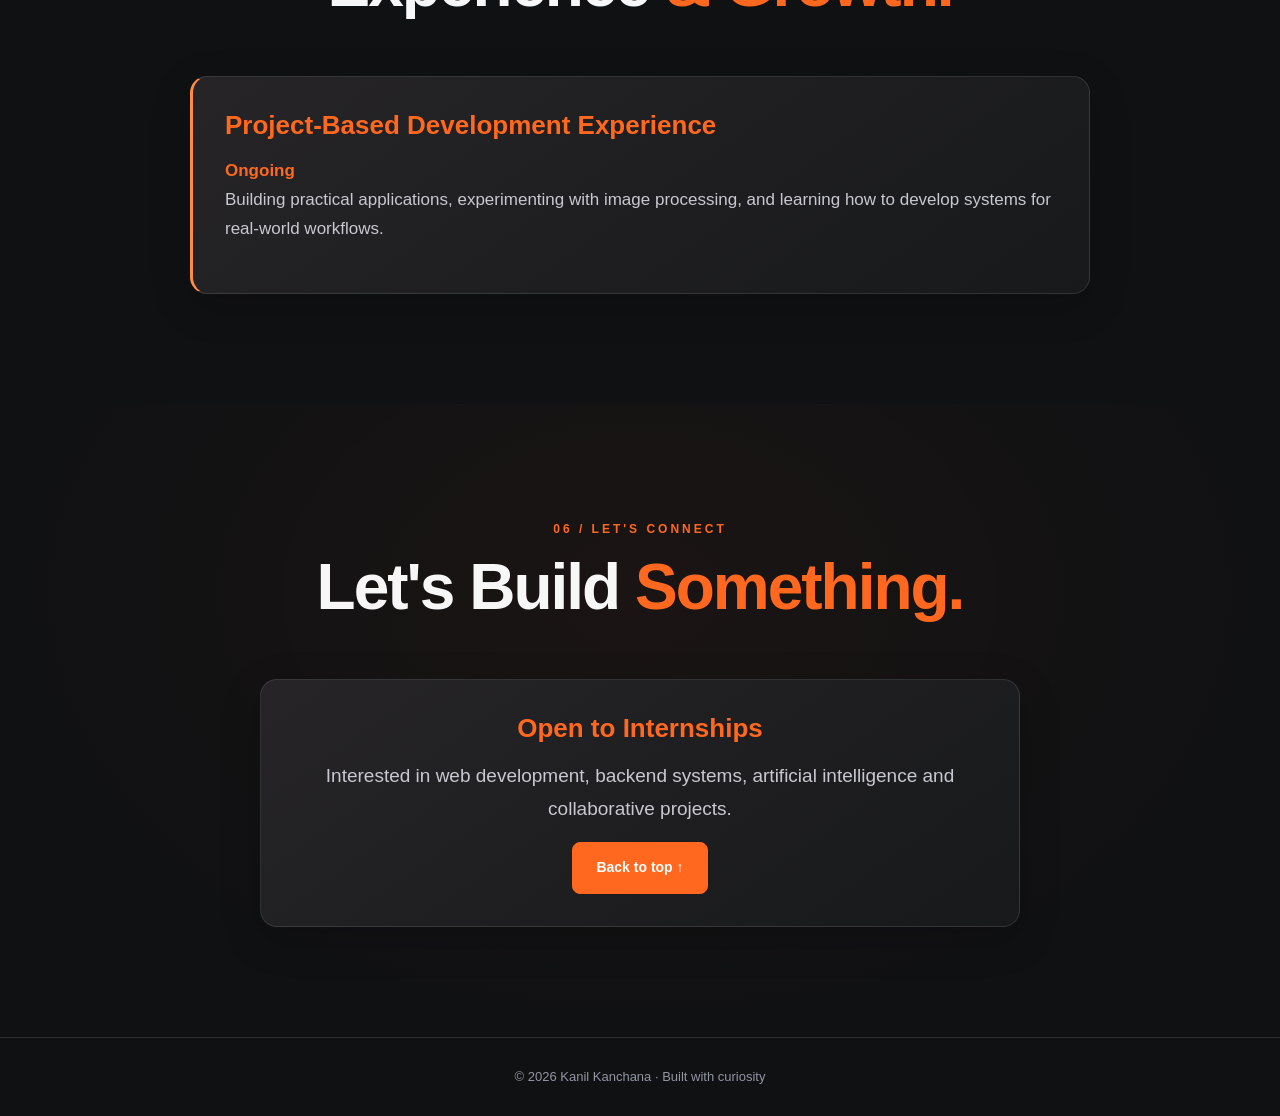
==== commit 9e9d472a: "Fix social media links and dashboard" ====
--- a/admin/index.html
+++ b/admin/index.html
@@ -129,8 +129,24 @@
 function add(parent,tag,cls,text){let n=el(tag,cls,text);parent.append(n);return n}
 function setText(selector,text){let n=$(selector);if(n)n.textContent=text||''}
 window.portfolioLoad=(obj)=>{if(obj&&obj.profile){data={...clone(defaults),...obj};render()}};
+
+ // Link hero social icons directly to the profile URLs. Never silently jump to #contact.
+ function updateSocialLinks(){
+   const p=data.profile||{};
+   document.querySelectorAll('.hero-socials a[data-social]').forEach(a=>{
+     let raw=String(p[a.dataset.social]||'').trim();
+     // Accept a full http(s) URL, or a domain without the protocol.
+     let candidate=raw;
+     if(raw && !/^[a-z][a-z0-9+.-]*:/i.test(raw) && /^[^\s/]+\.[^\s]+/.test(raw))candidate='https://'+raw;
+     let valid=false;
+     try{let u=new URL(candidate);valid=(u.protocol==='https:'||u.protocol==='http:')&&u.hostname.includes('.');if(valid)candidate=u.href}catch(e){}
+     if(valid){a.href=candidate;a.target='_blank';a.rel='noopener noreferrer';a.removeAttribute('aria-disabled');a.title='Open '+a.dataset.social+' profile';a.style.display='inline-flex'}
+     else {a.removeAttribute('href');a.removeAttribute('target');a.setAttribute('aria-disabled','true');a.title='Add a '+a.dataset.social+' link in the dashboard';a.style.display='none'}
+   });
+ }
+
 function render(){
- const p=data.profile||defaults.profile;
+ const p=data.profile||defaults.profile; updateSocialLinks();
  let hero=$('.hero h1');if(hero){let parts=(p.name||'Kanil Kanchana').trim().split(/\s+/);hero.replaceChildren(document.createTextNode(parts[0]||''),document.createElement('br'));let em=document.createElement('em');em.textContent=parts.slice(1).join(' ')||' ';hero.append(em)}
  let portrait=$('.hero-portrait img');if(portrait&&p.photo)portrait.src=p.photo;setText('.hero .subtitle',p.role);setText('.hero .lead',p.intro);
  setText('.profile-card h3','Professional Profile');let facts=$$('.profile-card .fact');if(facts[0])facts[0].querySelector('span').replaceChildren(...factNodes('Based in',p.location));if(facts[1])facts[1].querySelector('span').replaceChildren(...factNodes('Currently studying',p.education));if(facts[2])facts[2].querySelector('span').replaceChildren(...factNodes('Availability',p.availability));
@@ -150,17 +166,17 @@
  const tabs=[['profile','Profile & About'],['projects','Projects'],['skills','Skills'],['tools','Tools'],['qualifications','Qualifications'],['experience','Experience'],['theme','Theme'],['backup','Backup & Publish']];
  function field(parent,obj,key,label,type,change){let wrap=add(parent,'label','admin-field'+(type==='textarea'?' full':''));add(wrap,'span','',label);let input=document.createElement(type==='textarea'?'textarea':'input');if(type!=='textarea')input.type=type||'text';input.value=obj[key]??'';if(type==='number'){input.min=0;input.max=100}wrap.append(input);input.addEventListener('input',()=>{obj[key]=type==='number'?Math.max(0,Math.min(100,Number(input.value)||0)):input.value;change();});return input}
  function edit(){let tabsEl=$('#admin-tabs');tabsEl.replaceChildren();tabs.forEach(([id,name])=>{let b=add(tabsEl,'button',id===tab?'active':'',name);b.type='button';b.onclick=()=>{tab=id;edit()}});let form=$('#admin-form');form.replaceChildren();status('');
- if(tab==='profile'){add(form,'h3','','Profile & About');add(form,'p','admin-help','Edit the main headline, biography and contact links.');let fields=add(form,'div','admin-fields');schemas.profile.forEach(([k,l,t])=>field(fields,data.profile,k,l,t,()=>{render();save()}));return}
+ if(tab==='profile'){add(form,'h3','','Profile & About');add(form,'p','admin-help','For LinkedIn / Facebook / GitHub / Instagram, paste the complete URL beginning with https:// . After saving, go to Backup & Publish and download site-data.json to publish changes to the live website.');let fields=add(form,'div','admin-fields');schemas.profile.forEach(([k,l,t])=>field(fields,data.profile,k,l,t,()=>{render();save()}));return}
  if(tab==='theme'){add(form,'h3','','Color Theme');add(form,'p','admin-help','Choose a professional accent and background color.');let fields=add(form,'div','admin-fields');field(fields,data.theme,'accent','Accent color (hex)',undefined,()=>{render();save()});field(fields,data.theme,'background','Background color (hex)',undefined,()=>{render();save()});let presets=add(form,'div','admin-actions');[['Electric Blue','#38bdf8'],['Royal Blue','#2563eb'],['Cyan','#22d3ee'],['Orange','#fb923c'],['Emerald','#34d399']].forEach(([name,color])=>{let b=add(presets,'button','admin-btn alt',name);b.onclick=()=>{data.theme.accent=color;render();save();edit()}});return}
- if(tab==='backup'){add(form,'h3','','Backup & Publishing');add(form,'p','admin-help','Changes save locally. Download site-data.json and commit it to your GitHub repository to publish for all visitors.');let acts=add(form,'div','admin-actions');function btn(label,fn){let b=add(acts,'button','admin-btn',label);b.onclick=fn}
+ if(tab==='backup'){add(form,'h3','','Backup & Publishing');add(form,'p','admin-help','IMPORTANT: Save only changes THIS browser. Download site-data.json, replace the file of the same name in the GitHub repository, and commit it. Public site then loads the updated links.');let acts=add(form,'div','admin-actions');function btn(label,fn){let b=add(acts,'button','admin-btn',label);b.onclick=fn}
  btn('Download site-data.json for GitHub publishing',()=>download('site-data.json',JSON.stringify(data,null,2),'application/json'));
  btn('Export updated HTML',exportHTML);
  let label=add(form,'label','admin-field full','Import JSON backup');let inp=document.createElement('input');inp.type='file';inp.accept='.json,application/json';label.append(inp);inp.onchange=async()=>{let file=inp.files?.[0];if(!file)return;try{let value=JSON.parse(await file.text());if(!value||!Array.isArray(value.projects)||!value.profile)throw Error('Invalid backup');data={...clone(defaults),...value};render();save();edit();status('Backup imported successfully')}catch(e){status('Import failed: '+e.message)}};
- add(form,'p','admin-note','Important: This editor is not password protected. Hide or remove the Customize button from your public published site if you do not want visitors editing their own browser copy. For secure online editing shared across devices, you need a backend, authentication and a database.');return}
+ add(form,'p','admin-note','Your live URLs are updated only after site-data.json is committed to GitHub. This editor is not password protected. Hide or remove the Customize button from your public published site if you do not want visitors editing their own browser copy. For secure online editing shared across devices, you need a backend, authentication and a database.');return}
  if(tab==='tools'){add(form,'h3','','Tools & Platforms');add(form,'p','admin-help','Add or remove tools and platforms.');(data.tools||[]).forEach((item,i)=>{let wrap=add(form,'div','admin-item'),head=add(wrap,'div','admin-item-head');add(head,'strong','','Tool '+(i+1));let del=add(head,'button','','Remove');del.onclick=()=>{data.tools.splice(i,1);render();save();edit()};let f=add(wrap,'div','admin-fields');field(f,{name:item},'name','Tool name',undefined,()=>{let v=$('input',f).value;data.tools[i]=v;render();save()})});let actions=add(form,'div','admin-actions');let addbtn=add(actions,'button','admin-btn','+ Add Tool');addbtn.onclick=()=>{data.tools.push('New Tool');render();save();edit()};return}
  let names={projects:'Projects',skills:'Technical Skills',qualifications:'Qualifications & Certifications',experience:'Experience'};add(form,'h3','',names[tab]);add(form,'p','admin-help','Add, edit or remove items. Your changes appear immediately on the portfolio.');(data[tab]||[]).forEach((item,i)=>{let wrap=add(form,'div','admin-item'),head=add(wrap,'div','admin-item-head');add(head,'strong','',item.title||item.name||'Item '+(i+1));let del=add(head,'button','','Remove');del.onclick=()=>{if(confirm('Remove this item?')){data[tab].splice(i,1);render();save();edit()}};let fields=add(wrap,'div','admin-fields');schemas[tab].forEach(([key,label,type])=>field(fields,item,key,label,type,()=>{render();save()}))});let actions=add(form,'div','admin-actions');let addbtn=add(actions,'button','admin-btn','+ Add '+tab.slice(0,-1));addbtn.onclick=()=>{let obj={};schemas[tab].forEach(([k,,t])=>obj[k]=t==='number'?50:'');data[tab].push(obj);render();save();edit();form.lastElementChild?.scrollIntoView({block:'nearest'})};
  }
  function download(name,content,type){let blob=new Blob([content],{type}),url=URL.createObjectURL(blob),a=document.createElement('a');a.href=url;a.download=name;a.click();setTimeout(()=>URL.revokeObjectURL(url),1000)}
  function exportHTML(){let copy=document.documentElement.cloneNode(true);copy.querySelector('#admin-overlay')?.remove();copy.querySelector('#edit-open')?.remove();copy.querySelectorAll('script').forEach(s=>s.remove());let html='<!doctype html>\n'+copy.outerHTML;download('index.html',html,'text/html;charset=utf-8');status('Published HTML downloaded. Upload it alongside your portrait and video files.')}
  $('#edit-open').onclick=()=>{$('#admin-overlay').hidden=false;document.body.style.overflow='hidden';edit()};$('#edit-close').onclick=()=>{$('#admin-overlay').hidden=true;document.body.style.overflow=''};document.addEventListener('keydown',e=>{if(e.key==='Escape'&&!$('#admin-overlay').hidden)$('#edit-close').click()});render();
-})();</script><script>window.addEventListener('load',()=>document.getElementById('edit-open')?.click())</script><script>if(!localStorage.getItem('kanil_portfolio_studio_v1'))fetch('site-data.json').then(r=>r.json()).then(d=>window.portfolioLoad?.(d)).catch(()=>{});</script><script>(function(){function updateLinks(d){var p=d&&d.profile||{};document.querySelectorAll('.hero-socials a[data-social]').forEach(function(a){var u=p[a.dataset.social];if(typeof u==='string' && u.startsWith("https://")){a.href=u;a.target='_blank';a.rel='noopener noreferrer'}else{a.href='#contact';a.removeAttribute('target')}})}fetch('site-data.json',{cache:'no-store'}).then(r=>r.ok?r.json():null).then(d=>{if(d)updateLinks(d)}).catch(()=>{});})();</script></body></html>+})();</script><script>window.addEventListener('load',()=>document.getElementById('edit-open')?.click())</script><script>if(!localStorage.getItem('kanil_portfolio_studio_v1'))fetch('site-data.json').then(r=>r.json()).then(d=>window.portfolioLoad?.(d)).catch(()=>{});</script></body></html>
